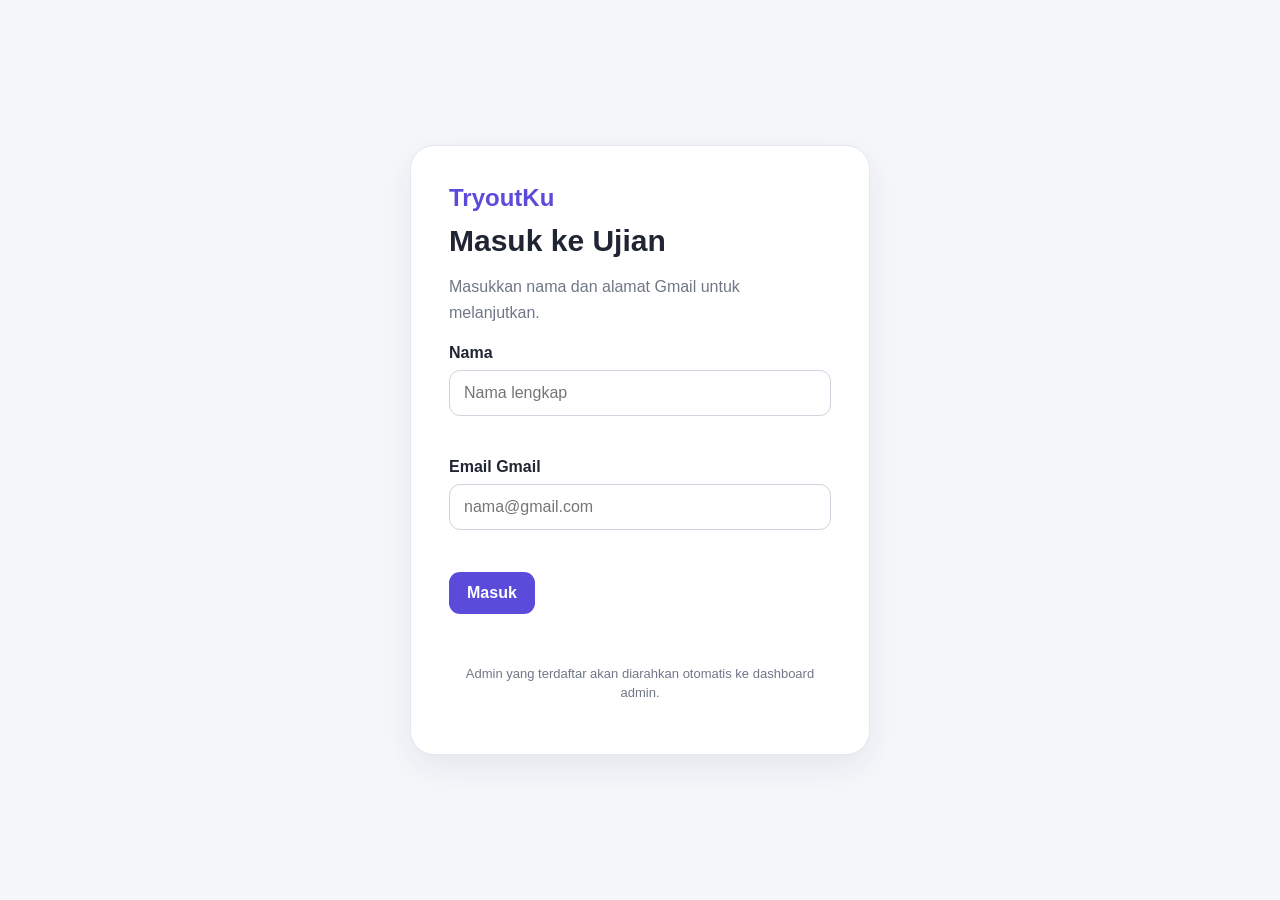
==== index.html @ 7c276c21 "Add files via upload" ====
<!DOCTYPE html>
<html lang="id">
<head>
  <meta charset="UTF-8">
  <meta name="viewport" content="width=device-width, initial-scale=1.0">
  <title>TryoutKu - Ujian</title>
  <link rel="stylesheet" href="style.css">
</head>
<body data-page="exam">
  <header class="topbar">
    <div class="brand">TryoutKu</div>
    <div id="participantDisplay" class="participant-chip"></div>
    <button id="logoutButton" class="ghost-button" type="button">Keluar</button>
  </header>

  <main class="page-shell">
    <section id="examSelectionPage" class="panel">
      <div class="panel-header">
        <h1>Pilih Ujian</h1>
        <p class="muted">Pilih salah satu ujian untuk memulai.</p>
      </div>

      <div class="exam-grid">
        <button class="exam-card" type="button" data-exam="pretest">
          <span class="exam-icon">📝</span>
          <span>
            <strong>Pretest</strong>
            <small>Ujian awal sebelum pembelajaran.</small>
            <small id="meta-pretest">Memuat pengaturan...</small>
          </span>
          <span id="lock-pretest" class="exam-lock">Memuat...</span>
          <span class="card-arrow">→</span>
        </button>

        <button class="exam-card" type="button" data-exam="komprehensif">
          <span class="exam-icon">📚</span>
          <span>
            <strong>Komprehensif</strong>
            <small>Ujian untuk mengukur pemahaman menyeluruh.</small>
            <small id="meta-komprehensif">Memuat pengaturan...</small>
          </span>
          <span id="lock-komprehensif" class="exam-lock">Memuat...</span>
          <span class="card-arrow">→</span>
        </button>

        <button class="exam-card" type="button" data-exam="posttest">
          <span class="exam-icon">🎯</span>
          <span>
            <strong>Post Test</strong>
            <small>Ujian akhir setelah pembelajaran.</small>
            <small id="meta-posttest">Memuat pengaturan...</small>
          </span>
          <span id="lock-posttest" class="exam-lock">Memuat...</span>
          <span class="card-arrow">→</span>
        </button>
      </div>

      <div id="selectionMessage" class="status-message"></div>
    </section>

    <section id="examContainer" class="exam-layout hidden">
      <div class="exam-main panel">
        <div class="exam-toolbar">
          <div>
            <div id="examNameDisplay" class="eyebrow">Ujian</div>
            <div id="questionNumber" class="question-counter">Soal 1</div>
          </div>
          <div id="timer" class="timer">02:00</div>
        </div>

        <div id="questionText" class="question-text">Memuat soal...</div>
        <div id="options" class="options"></div>

        <div class="question-actions">
          <button id="prevButton" class="secondary-button" type="button">Sebelumnya</button>
          <button id="nextButton" class="primary-button" type="button">Berikutnya</button>
        </div>
      </div>

      <aside class="question-nav panel">
        <h3>Daftar Soal</h3>
        <div id="questionPalette" class="question-palette"></div>
        <button id="finishButton" class="danger-button" type="button">Selesai Ujian</button>
      </aside>
    </section>

    <section id="resultPage" class="panel result-panel hidden">
      <div class="result-icon">✓</div>
      <h1 id="resultTitle">Ujian selesai</h1>
      <p id="resultMessage" class="muted"></p>

      <div class="score-card">
        <span>Nilai</span>
        <strong id="score">0</strong>
      </div>

      <div class="result-stats">
        <div><span>Benar</span><strong id="correctCount">0</strong></div>
        <div><span>Salah</span><strong id="wrongCount">0</strong></div>
        <div><span>Kosong</span><strong id="unansweredCount">0</strong></div>
      </div>

      <button id="backToExamSelection" class="primary-button" type="button">Kembali ke Pilihan Ujian</button>
    </section>
  </main>

  <script src="script.js"></script>
</body>
</html>
---- style.css ----
:root {
  --primary: #5b4bdb;
  --primary-dark: #4435bd;
  --bg: #f5f7fb;
  --card: #ffffff;
  --text: #202533;
  --muted: #6f7787;
  --border: #e3e7ef;
  --danger: #d83a52;
  --success: #16845b;
  --shadow: 0 12px 35px rgba(29, 36, 55, .08);
}

* { box-sizing: border-box; }

body {
  margin: 0;
  font-family: Inter, Arial, sans-serif;
  color: var(--text);
  background: var(--bg);
}

button, input, select { font: inherit; }

button { cursor: pointer; }

.hidden { display: none !important; }

.brand {
  font-size: 24px;
  font-weight: 800;
  color: var(--primary);
}

.muted { color: var(--muted); line-height: 1.6; }

.small-note {
  color: var(--muted);
  font-size: 13px;
  text-align: center;
  line-height: 1.5;
}

.topbar {
  min-height: 70px;
  padding: 0 5%;
  display: flex;
  align-items: center;
  justify-content: space-between;
  gap: 20px;
  background: #fff;
  border-bottom: 1px solid var(--border);
  position: sticky;
  top: 0;
  z-index: 20;
}

.participant-chip,
.admin-user {
  display: flex;
  align-items: center;
  gap: 12px;
}

.participant-chip {
  color: var(--muted);
  font-size: 14px;
}

.page-shell {
  width: min(1100px, 92%);
  margin: 35px auto 60px;
}

.panel {
  background: var(--card);
  border: 1px solid var(--border);
  border-radius: 20px;
  box-shadow: var(--shadow);
  padding: 28px;
}

.login-page {
  min-height: 100vh;
  display: grid;
  place-items: center;
  padding: 25px;
}

.login-card {
  width: min(460px, 100%);
  background: #fff;
  border: 1px solid var(--border);
  border-radius: 24px;
  box-shadow: var(--shadow);
  padding: 38px;
}

.login-card h1 {
  margin: 12px 0 8px;
  font-size: 30px;
}

.form-group {
  margin: 18px 0;
}

.form-group label {
  display: block;
  margin-bottom: 8px;
  font-weight: 700;
}

input[type="text"],
input[type="email"],
input[type="file"],
select {
  width: 100%;
  padding: 13px 14px;
  border: 1px solid #cfd5df;
  border-radius: 11px;
  background: #fff;
  outline: none;
}

input:focus, select:focus {
  border-color: var(--primary);
  box-shadow: 0 0 0 3px rgba(91, 75, 219, .12);
}

.input-error { border-color: var(--danger) !important; }

.error-message {
  color: var(--danger);
  font-size: 13px;
  margin-top: 6px;
  min-height: 18px;
}

.primary-button,
.secondary-button,
.danger-button,
.ghost-button {
  border: 0;
  border-radius: 11px;
  padding: 12px 18px;
  font-weight: 700;
  transition: .2s;
}

.primary-button {
  color: #fff;
  background: var(--primary);
}

.primary-button:hover { background: var(--primary-dark); }

.primary-button:disabled,
.secondary-button:disabled,
.danger-button:disabled {
  opacity: .55;
  cursor: not-allowed;
}

.secondary-button {
  color: var(--text);
  background: #eef0f5;
}

.danger-button {
  color: #fff;
  background: var(--danger);
}

.ghost-button {
  color: var(--text);
  background: #f0f2f6;
}

.full-width { width: 100%; }

.status-message {
  margin-top: 15px;
  min-height: 22px;
  line-height: 1.5;
}

.status-message.error { color: var(--danger); }
.status-message.success { color: var(--success); }

.exam-grid {
  display: grid;
  gap: 16px;
  margin-top: 25px;
}

.exam-card {
  width: 100%;
  border: 1px solid var(--border);
  background: #fff;
  border-radius: 16px;
  padding: 20px;
  display: grid;
  grid-template-columns: auto 1fr auto;
  align-items: center;
  gap: 16px;
  text-align: left;
  transition: .2s;
}

.exam-card:hover {
  border-color: var(--primary);
  transform: translateY(-2px);
  box-shadow: var(--shadow);
}

.exam-card strong,
.exam-card small {
  display: block;
}

.exam-card strong {
  font-size: 19px;
  margin-bottom: 6px;
}

.exam-card small {
  color: var(--muted);
  margin-top: 3px;
}

.exam-icon { font-size: 32px; }

.card-arrow {
  color: var(--primary);
  font-size: 22px;
}

.exam-layout {
  display: grid;
  grid-template-columns: 1fr 270px;
  gap: 20px;
}

.exam-toolbar {
  display: flex;
  justify-content: space-between;
  align-items: center;
  gap: 20px;
  margin-bottom: 25px;
}

.eyebrow {
  color: var(--primary);
  font-size: 12px;
  font-weight: 800;
  letter-spacing: .08em;
}

.question-counter {
  font-weight: 800;
  margin-top: 5px;
}

.timer {
  min-width: 105px;
  text-align: center;
  font-size: 24px;
  font-weight: 800;
  color: var(--danger);
  background: #fff0f2;
  padding: 10px 14px;
  border-radius: 12px;
}

.question-text {
  font-size: 21px;
  line-height: 1.65;
  font-weight: 700;
  margin-bottom: 25px;
}

.options {
  display: grid;
  gap: 12px;
}

.option-button {
  width: 100%;
  padding: 16px;
  border: 1px solid var(--border);
  background: #fff;
  border-radius: 13px;
  text-align: left;
  display: flex;
  align-items: flex-start;
  gap: 12px;
}

.option-button:hover {
  border-color: var(--primary);
}

.option-button.selected {
  border-color: var(--primary);
  background: #f0efff;
}

.option-letter {
  min-width: 30px;
  height: 30px;
  display: grid;
  place-items: center;
  border-radius: 50%;
  background: #edf0f5;
  font-weight: 800;
}

.selected .option-letter {
  color: #fff;
  background: var(--primary);
}

.question-actions {
  display: flex;
  justify-content: space-between;
  gap: 12px;
  margin-top: 30px;
}

.question-nav h3 { margin-top: 0; }

.question-palette {
  display: grid;
  grid-template-columns: repeat(4, 1fr);
  gap: 8px;
  margin: 15px 0 22px;
}

.palette-button {
  aspect-ratio: 1;
  border: 1px solid var(--border);
  border-radius: 8px;
  background: #fff;
  font-weight: 700;
}

.palette-button.answered {
  background: #e6f7ef;
  border-color: #8dd2b2;
}

.palette-button.current {
  outline: 3px solid rgba(91,75,219,.18);
  border-color: var(--primary);
}

.question-nav .danger-button { width: 100%; }

.result-panel {
  max-width: 650px;
  margin: 40px auto;
  text-align: center;
}

.result-icon {
  width: 70px;
  height: 70px;
  margin: 0 auto 15px;
  display: grid;
  place-items: center;
  border-radius: 50%;
  color: #fff;
  background: var(--success);
  font-size: 35px;
}

.score-card {
  margin: 25px auto;
  width: 190px;
  padding: 22px;
  background: #f2f1ff;
  border-radius: 18px;
}

.score-card span,
.score-card strong {
  display: block;
}

.score-card span { color: var(--muted); }
.score-card strong { font-size: 50px; color: var(--primary); }

.result-stats {
  display: grid;
  grid-template-columns: repeat(3, 1fr);
  gap: 12px;
  margin: 20px 0 25px;
}

.result-stats div {
  padding: 16px;
  background: #f7f8fa;
  border-radius: 12px;
}

.result-stats span,
.result-stats strong { display: block; }

.result-stats span { color: var(--muted); font-size: 13px; }
.result-stats strong { font-size: 22px; margin-top: 4px; }

.admin-hero {
  margin-bottom: 20px;
}

.admin-card {
  margin-bottom: 20px;
}

.upload-box {
  border: 2px dashed #cbd1df;
  border-radius: 16px;
  padding: 30px;
  text-align: center;
  margin: 20px 0;
}

.upload-icon {
  font-size: 45px;
  margin-bottom: 8px;
}

.file-label {
  display: block;
  color: var(--primary);
  font-weight: 800;
  margin-bottom: 12px;
  cursor: pointer;
}

.format-example {
  white-space: pre-wrap;
  background: #151923;
  color: #f4f6fb;
  border-radius: 12px;
  padding: 18px;
  overflow-x: auto;
  line-height: 1.6;
}

@media (max-width: 800px) {
  .exam-layout {
    grid-template-columns: 1fr;
  }

  .question-nav {
    order: -1;
  }

  .topbar {
    padding: 0 4%;
  }
}

@media (max-width: 560px) {
  .login-card,
  .panel { padding: 20px; }

  .result-stats {
    grid-template-columns: 1fr;
  }

  .question-actions {
    flex-direction: column;
  }

  .question-actions button {
    width: 100%;
  }
}


/* Pengaturan ujian admin */
.settings-grid {
  display: grid;
  grid-template-columns: repeat(3, 1fr);
  gap: 16px;
}

.setting-card {
  border: 1px solid var(--border);
  border-radius: 16px;
  padding: 20px;
  background: #fff;
}

.setting-card-header {
  display: flex;
  justify-content: space-between;
  align-items: flex-start;
  gap: 12px;
  margin-bottom: 15px;
}

.setting-card h3 {
  margin: 5px 0 0;
}

.status-badge,
.exam-lock {
  display: inline-flex;
  align-items: center;
  justify-content: center;
  border-radius: 999px;
  padding: 6px 10px;
  font-size: 12px;
  font-weight: 800;
  white-space: nowrap;
}

.status-badge.locked,
.exam-lock.locked {
  color: #9b2839;
  background: #fff0f2;
}

.status-badge.open,
.exam-lock.open {
  color: #08714b;
  background: #e8f8f0;
}

.switch-row {
  display: flex;
  align-items: center;
  gap: 10px;
  margin: 12px 0 18px;
  font-weight: 700;
  cursor: pointer;
}

.switch-row input {
  width: 18px;
  height: 18px;
  accent-color: var(--primary);
}

.save-setting-button {
  width: 100%;
}

.exam-card.is-locked {
  opacity: .65;
  cursor: not-allowed;
}

.exam-card.is-locked:hover {
  transform: none;
  border-color: var(--border);
  box-shadow: none;
}

@media (max-width: 900px) {
  .settings-grid {
    grid-template-columns: 1fr;
  }
}


/* Opsi tampilan nilai pada pengaturan admin */
.setting-card .switch-row + .switch-row {
  margin-top: 6px;
}
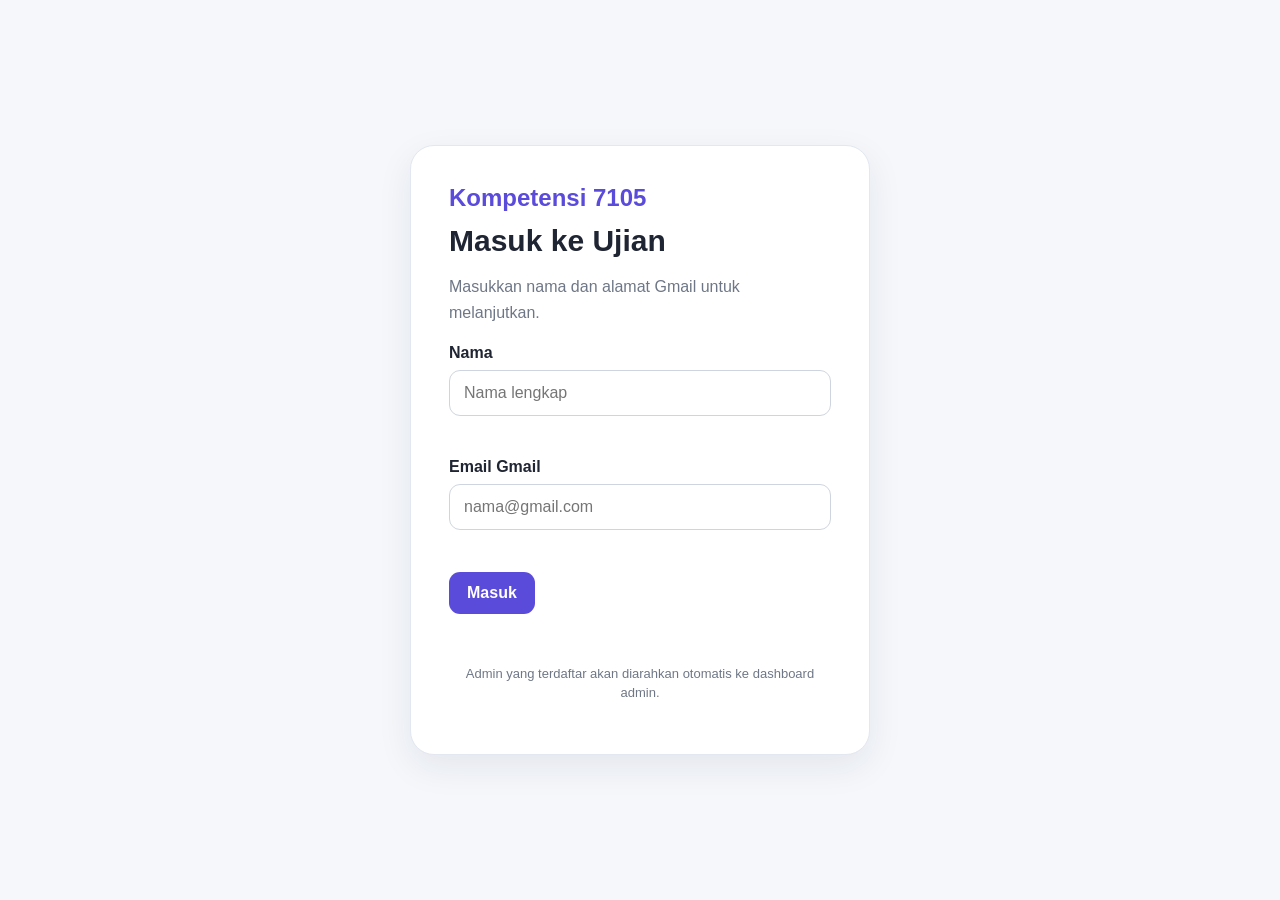
==== commit bbcef0e1: "Add files via upload" ====
--- a/index.html
+++ b/index.html
@@ -3,12 +3,12 @@
 <head>
   <meta charset="UTF-8">
   <meta name="viewport" content="width=device-width, initial-scale=1.0">
-  <title>TryoutKu - Ujian</title>
+  <title>Kompetensi 7105 - ujian</title>
   <link rel="stylesheet" href="style.css">
 </head>
 <body data-page="exam">
   <header class="topbar">
-    <div class="brand">TryoutKu</div>
+    <div class="brand">Kompetensi 7105</div>
     <div id="participantDisplay" class="participant-chip"></div>
     <button id="logoutButton" class="ghost-button" type="button">Keluar</button>
   </header>
